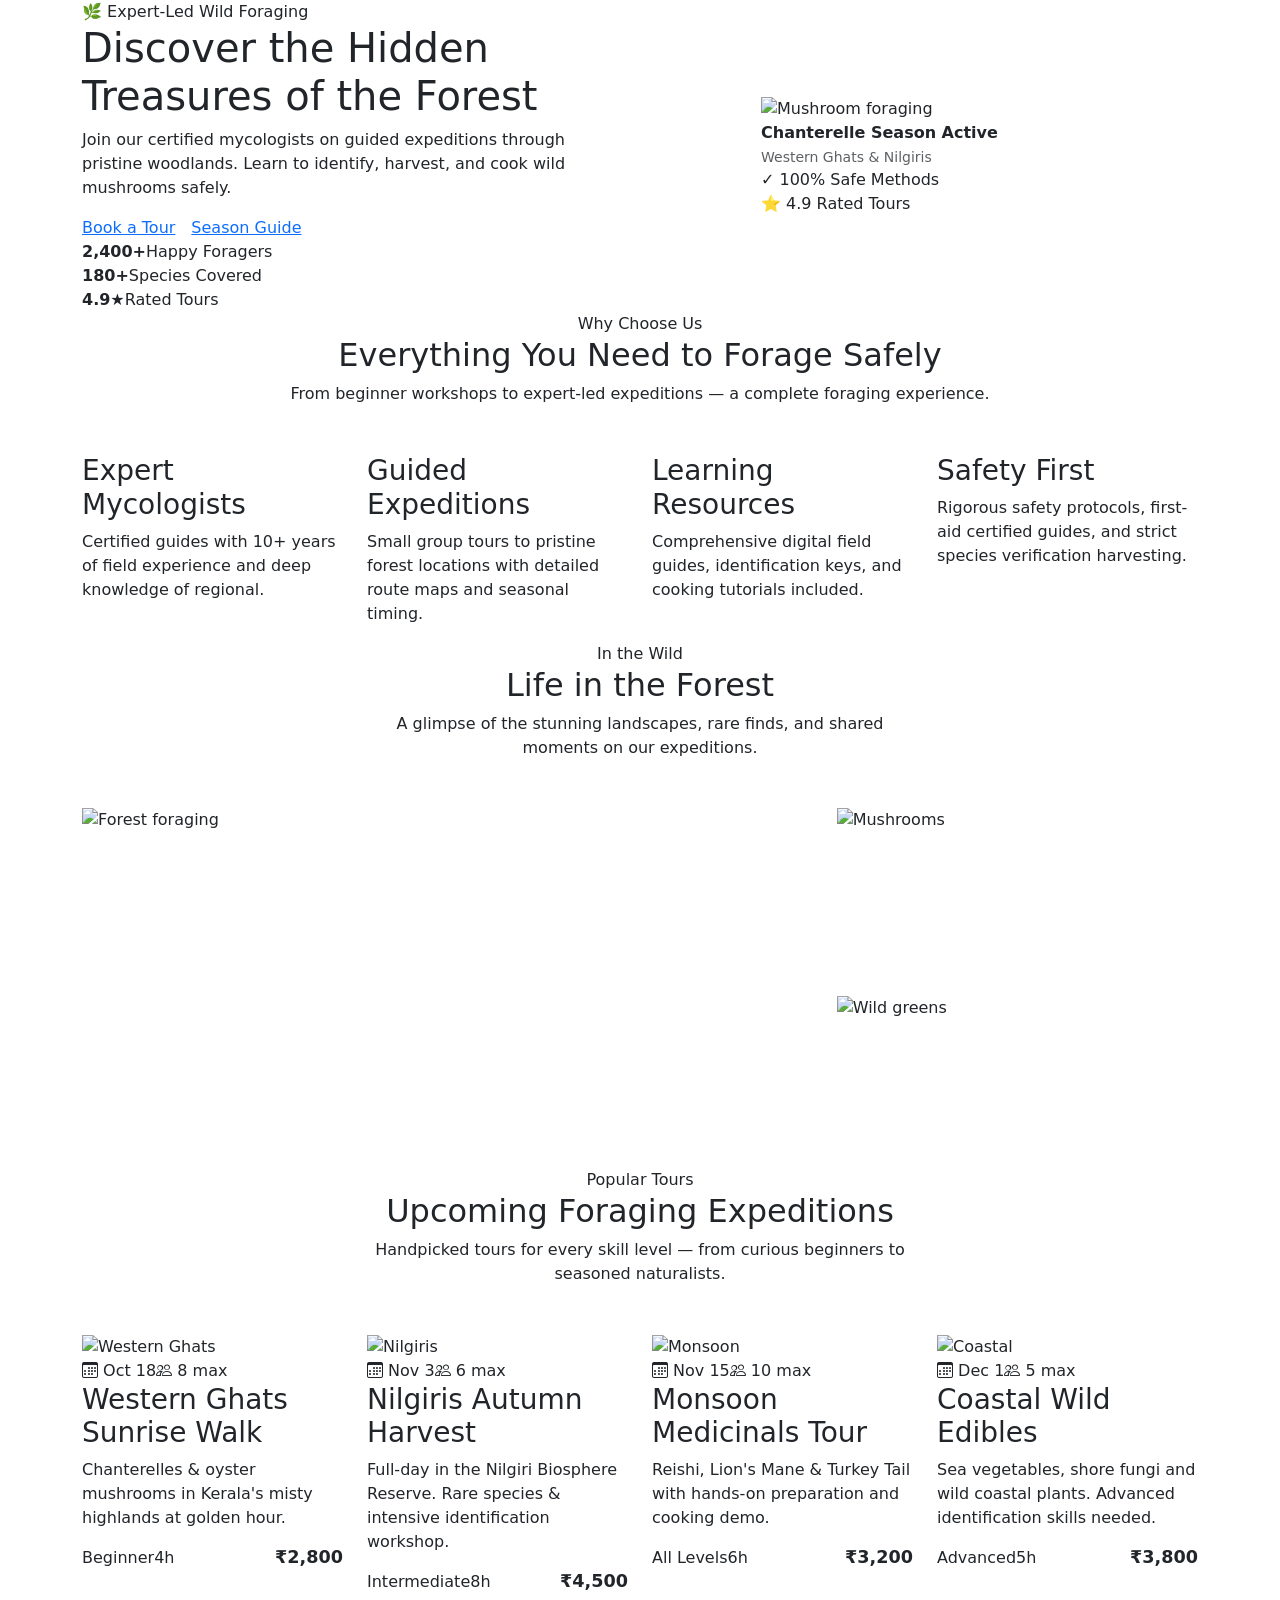
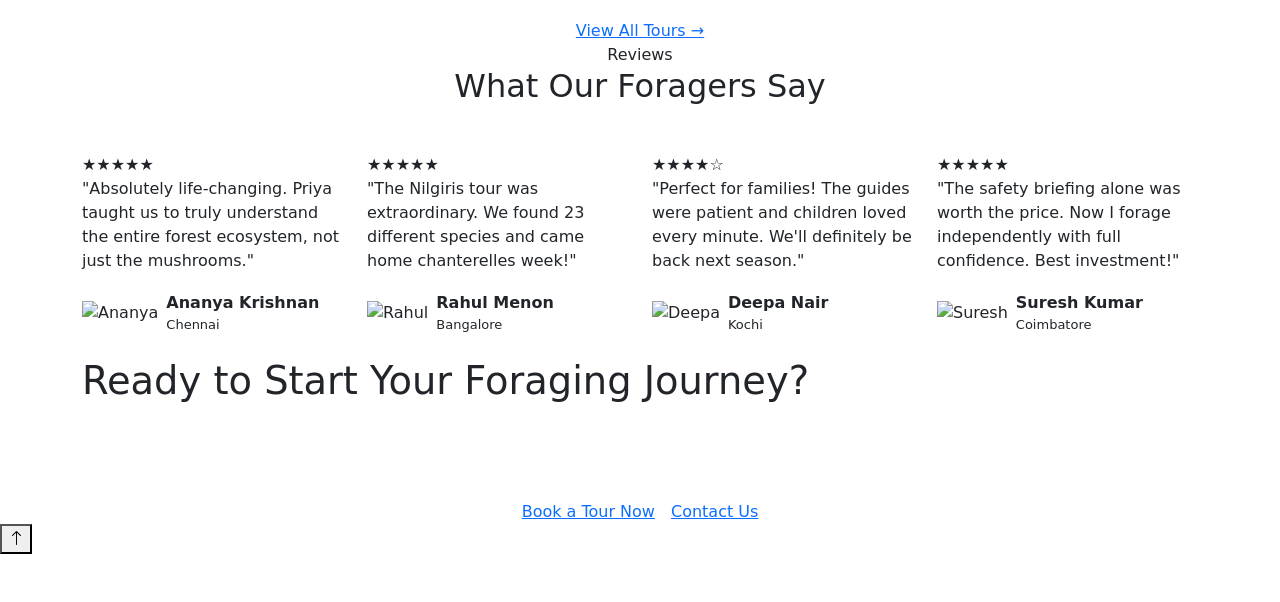
==== index.html @ d21924d7 "Add files via upload" ====
<!DOCTYPE html>
<html lang="en" data-theme="light" dir="ltr">
<head>
  <meta charset="UTF-8">
  <link rel="icon" type="image/png" href="images/logo.png">
  <meta name="viewport" content="width=device-width, initial-scale=1.0">
  <title>ForageWild — Mushroom & Wild Edible Tours</title>
  <link href="https://cdn.jsdelivr.net/npm/bootstrap@5.3.2/dist/css/bootstrap.min.css" rel="stylesheet">
  <link href="https://cdn.jsdelivr.net/npm/bootstrap-icons@1.11.3/font/bootstrap-icons.min.css" rel="stylesheet">
  <link rel="stylesheet" href="css/style.css">
</head>
<body data-page="home1">

  <div id="header-placeholder"></div>

  <!-- ═══════════ SECTION 1 — HERO ═══════════ -->
  <section class="hero">
    <div class="hero-bg" style="background-image:url('images/hero-bg.jpg');"></div>
    <div class="hero-ov"></div>
    <div class="container hero-c">
      <div class="row align-items-center g-5">
        <div class="col-lg-6">
          <div class="hero-badge">🌿 Expert-Led Wild Foraging</div>
          <h1 class="hero-title">Discover the Hidden <span>Treasures</span> of the Forest</h1>
          <p class="hero-desc">Join our certified mycologists on guided expeditions through pristine woodlands. Learn to identify, harvest, and cook wild mushrooms safely.</p>
          <div class="d-flex flex-wrap gap-3">
            <a class="btn-a" href="tours.html">Book a Tour</a>
            <a class="btn-o" href="season.html">Season Guide</a>
          </div>
          <div class="hero-stats">
            <div class="stat"><strong>2,400+</strong><span>Happy Foragers</span></div>
            <div class="stat"><strong>180+</strong><span>Species Covered</span></div>
            <div class="stat"><strong>4.9★</strong><span>Rated Tours</span></div>
          </div>
        </div>
        <div class="col-lg-5 offset-lg-1 hero-imgwrap" style="position:relative;">
          <div class="hero-imgcard">
            <img src="images/banner1.jpg" alt="Mushroom foraging">
            <div class="hero-imgcard-body">
              <p style="font-weight:600;margin-bottom:2px;">Chanterelle Season Active</p>
              <p style="font-size:14px;opacity:.72;margin:0;">Western Ghats & Nilgiris</p>
            </div>
          </div>
          <div class="float-badge fb1"><span style="color:var(--primary);">✓</span> 100% Safe Methods</div>
          <div class="float-badge fb2">⭐ 4.9 Rated Tours</div>
        </div>
      </div>
    </div>
  </section>

  <!-- ═══════════ SECTION 2 — WHY CHOOSE US (4 boxes) ═══════════ -->
  <section class="sec">
    <div class="container">
      <div class="text-center mb-5">
        <span class="pill">Why Choose Us</span>
        <h2>Everything You Need to Forage Safely</h2>
        <p class="ssub text-center" style="margin:0 auto;">From beginner workshops to expert-led expeditions — a complete foraging experience.</p>
      </div>
      <div class="row g-4">
        <div class="col-xl-3 col-md-6">
          <div class="fbox">
            
            <h3>Expert Mycologists</h3>
            <p style="color:var(--text2);margin-top:.5rem;">Certified guides with 10+ years of field experience and deep knowledge of regional.</p>
          </div>
        </div>
        <div class="col-xl-3 col-md-6">
          <div class="fbox">
            
            <h3>Guided Expeditions</h3>
            <p style="color:var(--text2);margin-top:.5rem;">Small group tours to pristine forest locations with detailed route maps and seasonal timing.</p>
          </div>
        </div>
        <div class="col-xl-3 col-md-6">
          <div class="fbox">
            
            <h3>Learning Resources</h3>
            <p style="color:var(--text2);margin-top:.5rem;">Comprehensive digital field guides, identification keys, and cooking tutorials included.</p>
          </div>
        </div>
        <div class="col-xl-3 col-md-6">
          <div class="fbox">
            
            <h3>Safety First</h3>
            <p style="color:var(--text2);margin-top:.5rem;">Rigorous safety protocols, first-aid certified guides, and strict species verification harvesting.</p>
          </div>
        </div>
      </div>
    </div>
  </section>

  <!-- ═══════════ SECTION 3 — IMAGE BANNER + STRIP ═══════════ -->
  <section class="sec sec-alt">
    <div class="container">
      <div class="text-center mb-5">
        <span class="pill">In the Wild</span>
        <h2>Life in the Forest</h2>
        <p style="color:var(--text3);max-width:500px;margin:0 auto;">A glimpse of the stunning landscapes, rare finds, and shared moments on our expeditions.</p>
      </div>
      <div class="row g-3">
        <div class="col-md-8">
          <img src="images/wild1.webp"
               class="img-cover img-h360" alt="Forest foraging">
        </div>
        <div class="col-md-4 d-flex flex-column gap-3">
          <img src="images/wild12.webp"
               class="img-cover" style="height:172px;" alt="Mushrooms">
          <img src="images/wild13.webp"
               class="img-cover" style="height:172px;" alt="Wild greens">
        </div>
      </div>
    </div>
  </section>

  <!-- ═══════════ SECTION 4 — FEATURED TOURS (4 cards) ═══════════ -->
  <section class="sec">
    <div class="container">
      <div class="text-center mb-5">
        <span class="pill">Popular Tours</span>
        <h2>Upcoming Foraging Expeditions</h2>
        <p style="color:var(--text3);max-width:540px;margin:0 auto;">Handpicked tours for every skill level — from curious beginners to seasoned naturalists.</p>
      </div>
      <div class="row g-4">
        <div class="col-xl-3 col-md-6">
          <div class="ccard">
            <img src="images/tours1.jpg" alt="Western Ghats">
            <div class="ccard-body">
              <div class="cmeta"><span><i class="bi bi-calendar3"></i> Oct 18</span><span><i class="bi bi-people"></i> 8 max</span></div>
              <h3 class="ctitle">Western Ghats Sunrise Walk</h3>
              <p style="color:var(--text2);margin-bottom:.9rem;">Chanterelles & oyster mushrooms in Kerala's misty highlands at golden hour.</p>
              <div class="d-flex align-items-center justify-content-between">
                <div><span class="tag tag-gr">Beginner</span><span class="tag">4h</span></div>
                <strong style="color:var(--primary);font-size:1.1rem;">₹2,800</strong>
              </div>
            </div>
          </div>
        </div>
        <div class="col-xl-3 col-md-6">
          <div class="ccard">
            <img src="images/tours12.webp" alt="Nilgiris">
            <div class="ccard-body">
              <div class="cmeta"><span><i class="bi bi-calendar3"></i> Nov 3</span><span><i class="bi bi-people"></i> 6 max</span></div>
              <h3 class="ctitle">Nilgiris Autumn Harvest</h3>
              <p style="color:var(--text2);margin-bottom:.9rem;">Full-day in the Nilgiri Biosphere Reserve. Rare species & intensive identification workshop.</p>
              <div class="d-flex align-items-center justify-content-between">
                <div><span class="tag tag-am">Intermediate</span><span class="tag">8h</span></div>
                <strong style="color:var(--primary);font-size:1.1rem;">₹4,500</strong>
              </div>
            </div>
          </div>
        </div>
        <div class="col-xl-3 col-md-6">
          <div class="ccard">
            <img src="images/tours13.webp" alt="Monsoon">
            <div class="ccard-body">
              <div class="cmeta"><span><i class="bi bi-calendar3"></i> Nov 15</span><span><i class="bi bi-people"></i> 10 max</span></div>
              <h3 class="ctitle">Monsoon Medicinals Tour</h3>
              <p style="color:var(--text2);margin-bottom:.9rem;">Reishi, Lion's Mane & Turkey Tail with hands-on preparation and cooking demo.</p>
              <div class="d-flex align-items-center justify-content-between">
                <div><span class="tag tag-gr">All Levels</span><span class="tag">6h</span></div>
                <strong style="color:var(--primary);font-size:1.1rem;">₹3,200</strong>
              </div>
            </div>
          </div>
        </div>
        <div class="col-xl-3 col-md-6">
          <div class="ccard">
            <img src="images/tours14.jpg" alt="Coastal">
            <div class="ccard-body">
              <div class="cmeta"><span><i class="bi bi-calendar3"></i> Dec 1</span><span><i class="bi bi-people"></i> 5 max</span></div>
              <h3 class="ctitle">Coastal Wild Edibles</h3>
              <p style="color:var(--text2);margin-bottom:.9rem;">Sea vegetables, shore fungi and wild coastal plants. Advanced identification skills needed.</p>
              <div class="d-flex align-items-center justify-content-between">
                <div><span class="tag tag-am">Advanced</span><span class="tag">5h</span></div>
                <strong style="color:var(--primary);font-size:1.1rem;">₹3,800</strong>
              </div>
            </div>
          </div>
        </div>
      </div>
      <div class="text-center mt-4"><a class="btn-g" href="tours.html">View All Tours →</a></div>
    </div>
  </section>

  <!-- ═══════════ SECTION 5 — TESTIMONIALS (4 cards) ═══════════ -->
  <section class="sec sec-alt">
    <div class="container">
      <div class="text-center mb-5">
        <span class="pill">Reviews</span>
        <h2>What Our Foragers Say</h2>
      </div>
      <div class="row g-4">
        <div class="col-xl-3 col-md-6">
          <div class="rcard">
            <div class="stars">★★★★★</div>
            <p style="color:var(--text2);margin-bottom:1.1rem;">"Absolutely life-changing. Priya taught us to truly understand the entire forest ecosystem, not just the mushrooms."</p>
            <div class="d-flex align-items-center gap-2">
              <img class="ravatar" src="images/testimonial-member1.jpg" alt="Ananya">
              <div><p style="font-weight:600;margin:0;">Ananya Krishnan</p><p style="font-size:13px;color:var(--text3);margin:0;">Chennai</p></div>
            </div>
          </div>
        </div>
        <div class="col-xl-3 col-md-6">
          <div class="rcard">
            <div class="stars">★★★★★</div>
            <p style="color:var(--text2);margin-bottom:1.1rem;">"The Nilgiris tour was extraordinary. We found 23 different species and came home chanterelles week!"</p>
            <div class="d-flex align-items-center gap-2">
              <img class="ravatar" src="images/testimonial-member2.jpg" alt="Rahul">
              <div><p style="font-weight:600;margin:0;">Rahul Menon</p><p style="font-size:13px;color:var(--text3);margin:0;">Bangalore</p></div>
            </div>
          </div>
        </div>
        <div class="col-xl-3 col-md-6">
          <div class="rcard">
            <div class="stars">★★★★☆</div>
            <p style="color:var(--text2);margin-bottom:1.1rem;">"Perfect for families! The guides were patient and children loved every minute. We'll definitely be back next season."</p>
            <div class="d-flex align-items-center gap-2">
              <img class="ravatar" src="images/testimonial-member3.jpg" alt="Deepa">
              <div><p style="font-weight:600;margin:0;">Deepa Nair</p><p style="font-size:13px;color:var(--text3);margin:0;">Kochi</p></div>
            </div>
          </div>
        </div>
        <div class="col-xl-3 col-md-6">
          <div class="rcard">
            <div class="stars">★★★★★</div>
            <p style="color:var(--text2);margin-bottom:1.1rem;">"The safety briefing alone was worth the price. Now I forage independently with full confidence. Best investment!"</p>
            <div class="d-flex align-items-center gap-2">
              <img class="ravatar" src="images/testimonial-member4.jpg" alt="Suresh">
              <div><p style="font-weight:600;margin:0;">Suresh Kumar</p><p style="font-size:13px;color:var(--text3);margin:0;">Coimbatore</p></div>
            </div>
          </div>
        </div>
      </div>
    </div>
  </section>

  <!-- ═══════════ SECTION 6 — CTA ═══════════ -->
  <section class="cta-sec">
    <img class="cta-bg" src="https://images.unsplash.com/photo-1511884642898-4c92249e20b6?w=1400&q=80" alt="">
    <div class="cta-ov"></div>
    <div class="container cta-c">
      <h2 style="font-size:clamp(1.7rem,3vw,2.5rem);margin-bottom:1rem;">Ready to Start Your Foraging Journey?</h2>
      <p style="color:rgba(255,255,255,.78);max-width:500px;margin:0 auto 2rem;">Join thousands of nature lovers who have discovered the ancient art of wild food gathering.</p>
      <div class="d-flex flex-wrap gap-3 justify-content-center">
        <a class="btn-a" href="tours.html">Book a Tour Now</a>
        <a class="btn-o" href="contact.html">Contact Us</a>
      </div>
    </div>
  </section>

  <div id="footer-placeholder"></div>

  <!-- Scroll to Top -->
  <button id="scrollTopBtn" title="Back to top" aria-label="Back to top">
    <i class="bi bi-arrow-up"></i>
  </button>

  <script src="https://cdn.jsdelivr.net/npm/bootstrap@5.3.2/dist/js/bootstrap.bundle.min.js"></script>
  <script src="js/main.js"></script>
  <script src="js/layout.js"></script>
</body>
</html>
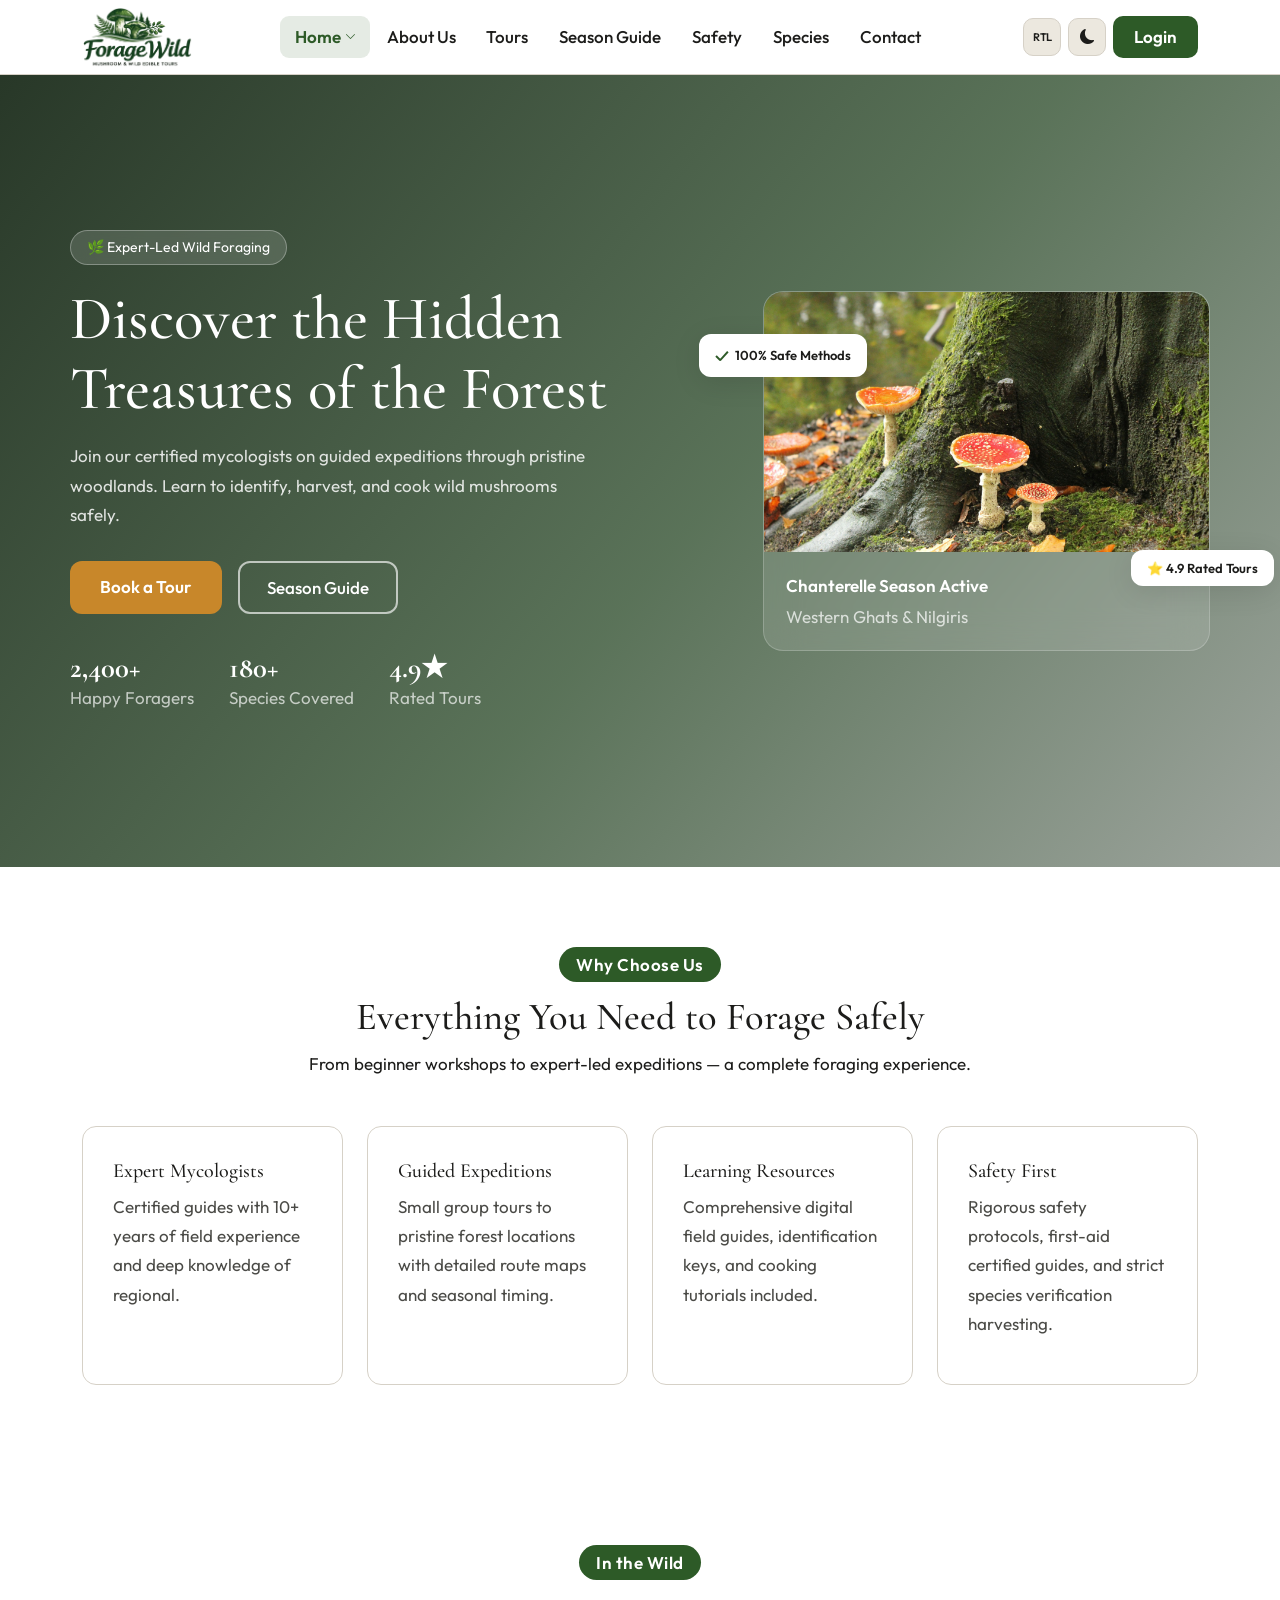
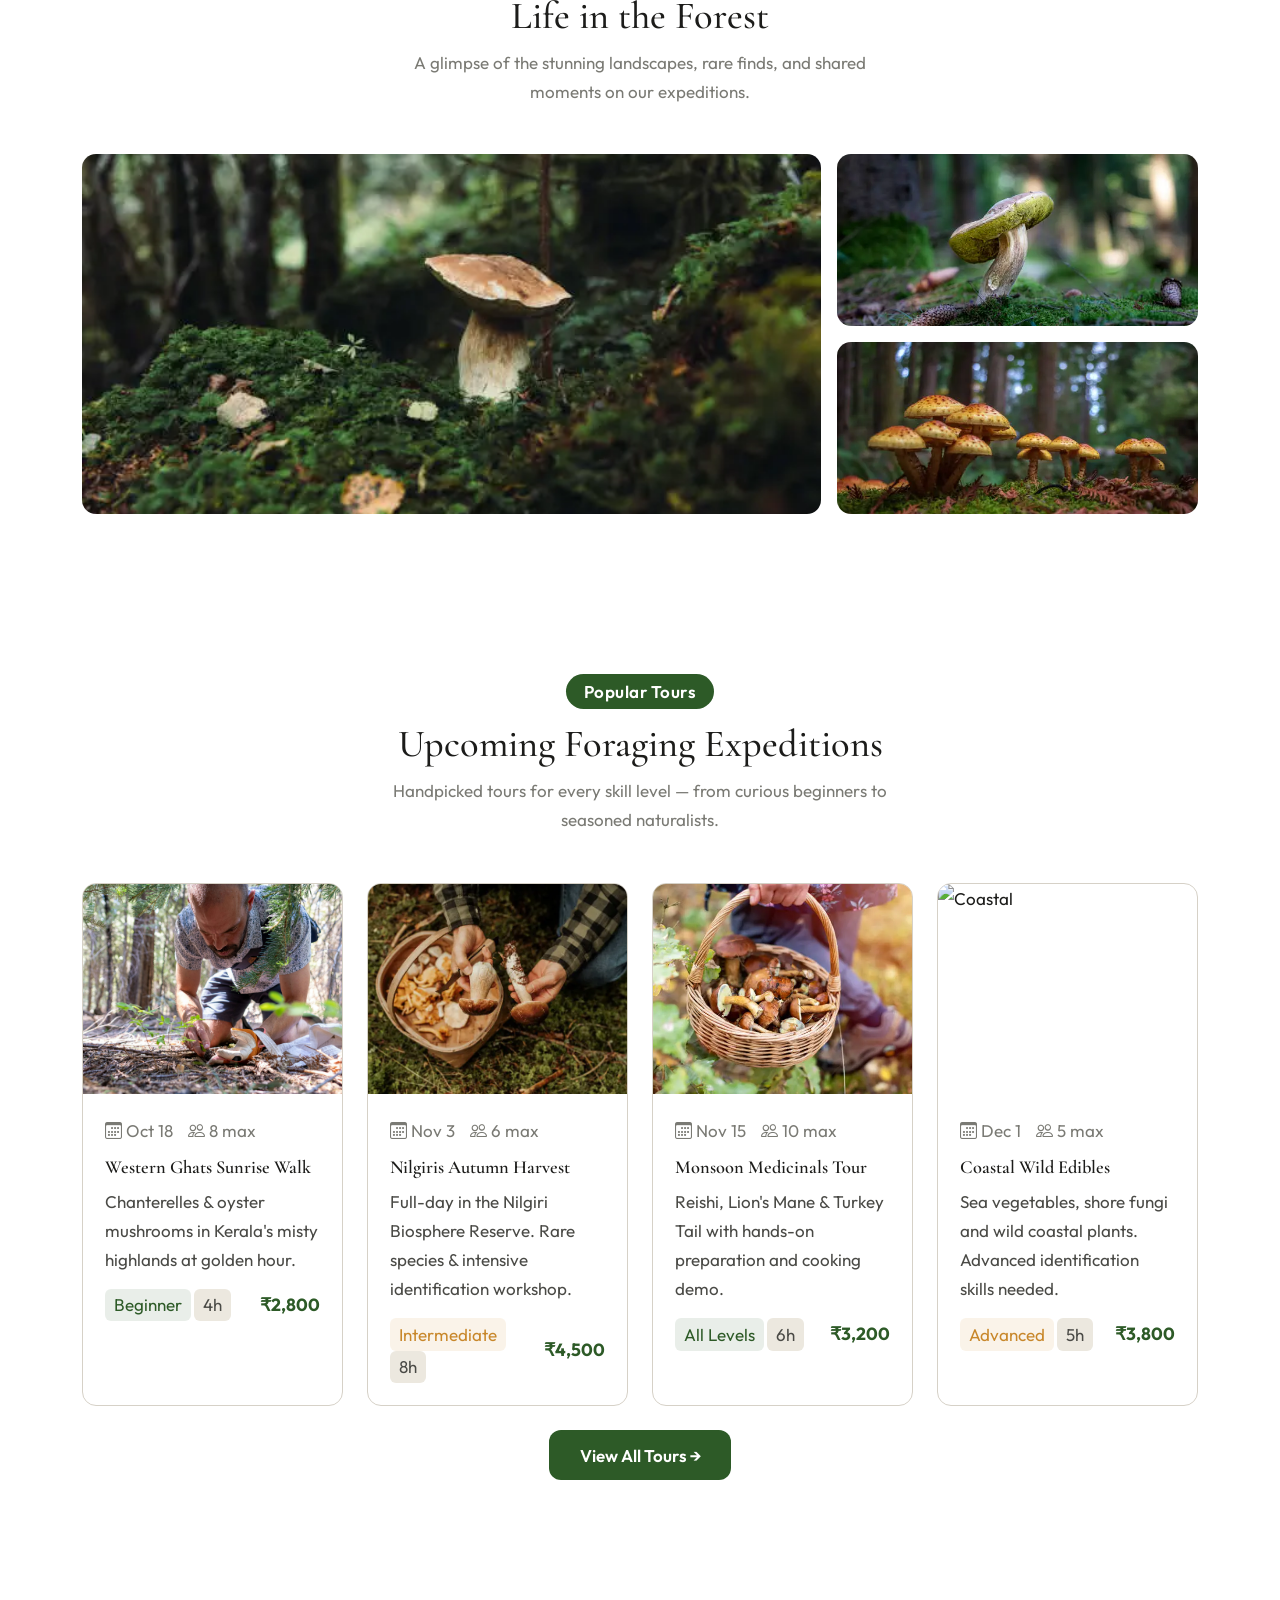
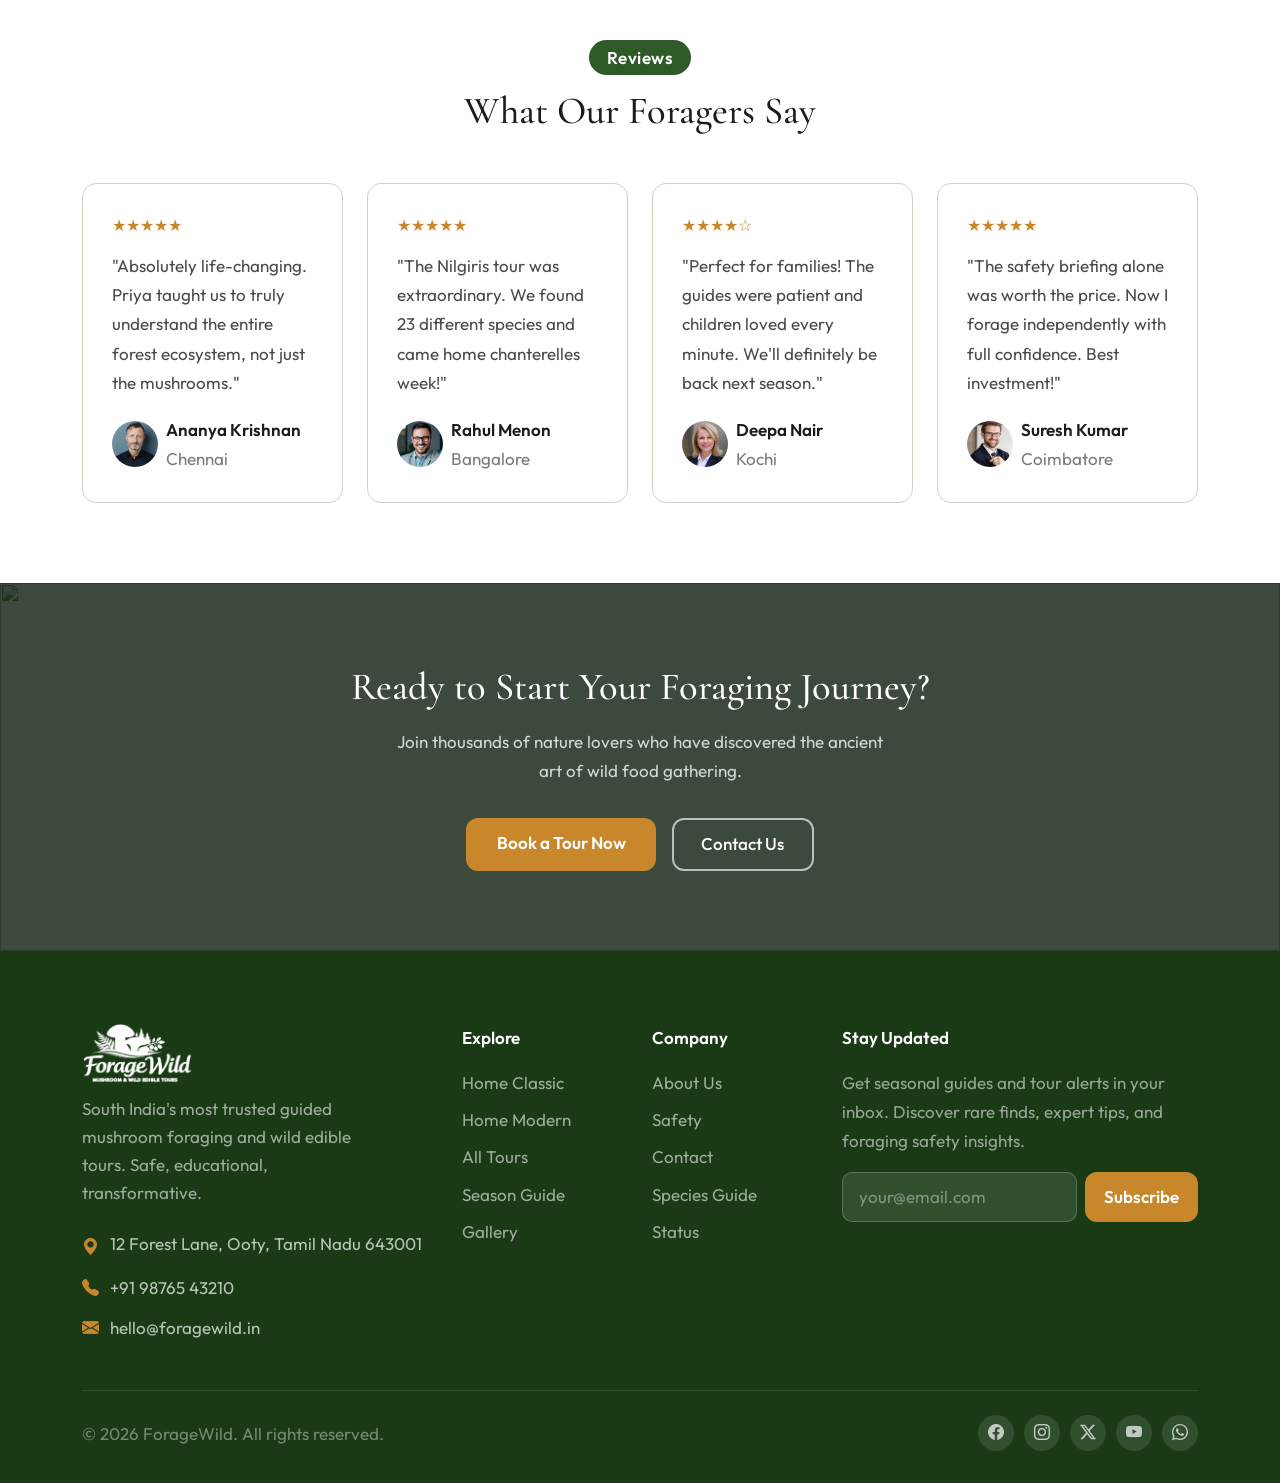
==== commit 5bf64cd6: "Update index.html" ====
--- a/index.html
+++ b/index.html
@@ -21,7 +21,7 @@
       <div class="row align-items-center g-5">
         <div class="col-lg-6">
           <div class="hero-badge">🌿 Expert-Led Wild Foraging</div>
-          <h1 class="hero-title">Discover the Hidden <span>Treasures</span> of the Forest</h1>
+          <h1 class="hero-title">Discover the Hidden Treasures of the Forest</h1>
           <p class="hero-desc">Join our certified mycologists on guided expeditions through pristine woodlands. Learn to identify, harvest, and cook wild mushrooms safely.</p>
           <div class="d-flex flex-wrap gap-3">
             <a class="btn-a" href="tours.html">Book a Tour</a>
--- a/css/style.css
+++ b/css/style.css
@@ -0,0 +1,872 @@
+/* ============================================================
+   ForageWild — Global Stylesheet
+   ============================================================ */
+
+/* ── Google Fonts ── */
+@import url('https://fonts.googleapis.com/css2?family=Cormorant+Garamond:wght@400;600;700&family=Outfit:wght@300;400;500;600&display=swap');
+
+/* ── CSS Variables ── */
+:root {
+  --primary:       #2d5a27;
+  --primary-l:     #4a8c42;
+  --primary-d:     #1a3a16;
+  --accent:        #c8872a;
+  --accent-l:      #e8a84a;
+  --bg:            #f5f2ec;
+  --bg2:           #ece8df;
+  --surface:       #ffffff;
+  --text:          #1c1c1a;
+  --text2:         #4a4a46;
+  --text3:         #7a7a74;
+  --border:        #d6d1c7;
+  --shadow-sm:     0 2px 12px rgba(0,0,0,.07);
+  --shadow:        0 6px 28px rgba(0,0,0,.10);
+  --shadow-lg:     0 16px 56px rgba(0,0,0,.14);
+  --radius:        14px;
+  --radius-lg:     20px;
+  --ff:            'Cormorant Garamond', serif;
+  --fb:            'Outfit', sans-serif;
+}
+
+[data-theme="dark"] {
+  --bg:        #0e170d;
+  --bg2:       #152013;
+  --surface:   #192518;
+  --text:      #eeebe5;
+  --text2:     #bcb8b0;
+  --text3:     #7a7a6a;
+  --border:    #2a3d28;
+  --shadow-sm: 0 2px 12px rgba(0,0,0,.25);
+  --shadow:    0 6px 28px rgba(0,0,0,.35);
+  --shadow-lg: 0 16px 56px rgba(0,0,0,.45);
+  --primary:   #2d5a27;
+  --primary-l: #7acc6e;
+  --primary-d: #3d8033;
+  --accent:    #e8a84a;
+}
+
+/* ── Reset & Base ── */
+*, *::before, *::after { box-sizing: border-box; margin: 0; padding: 0; }
+html { scroll-behavior: smooth; font-size: 16px; }
+body {
+  font-family: var(--fb);
+  color: var(--text);
+  font-size: 17px;
+  line-height: 1.72;
+  transition: background .3s, color .3s;
+  -webkit-font-smoothing: antialiased;
+}
+
+/* ── Typography scale ── */
+p, span, li, td, th, label, blockquote,
+input, textarea, select, option,
+.lead, .card-text { font-size: 17px !important; }
+
+h1 { font-family: var(--ff); font-size: clamp(2.2rem, 5vw, 3.8rem); line-height: 1.15; }
+h2 { font-family: var(--ff); font-size: clamp(1.6rem, 3vw, 2.4rem); line-height: 1.25; }
+h3 { font-family: var(--ff); font-size: 1.25rem; line-height: 1.3; }
+h4 { font-family: var(--fb); font-size: 1.05rem; font-weight: 600; }
+a { color: inherit; text-decoration: none; }
+
+img { max-width: 100%; display: block; }
+
+/* ── Utility ── */
+.sec          { padding: 5rem 0; }
+.sec-alt      {  }
+.text-primary-c { color: var(--primary) !important; }
+.text-accent  { color: var(--accent) !important; }
+
+.pill {
+  display: inline-block;
+  background: var(--primary);
+  color: #fff;
+  border-radius: 50px;
+  padding: .18rem 1.1rem;
+  font-size: 13px;
+  font-weight: 600;
+  letter-spacing: .5px;
+  margin-bottom: .7rem;
+}
+.pill-outline {
+  display: inline-block;
+  border: 1.5px solid var(--primary);
+  color: var(--primary);
+  border-radius: 50px;
+  padding: .15rem 1rem;
+  font-size: 13px;
+  font-weight: 600;
+  margin-bottom: .7rem;
+}
+
+/* ── BUTTONS ── */
+.btn-g {
+  background: var(--primary);
+  color: #fff !important;
+  border: none;
+  padding: .65rem 1.9rem;
+  border-radius: 12px;
+  font-size: 17px !important;
+  font-weight: 600;
+  cursor: pointer;
+  transition: all .22s;
+  display: inline-block;
+  font-family: var(--fb);
+}
+.btn-g:hover { background: var(--primary-d); transform: translateY(-2px); box-shadow: 0 6px 20px rgba(45,90,39,.3); }
+
+.btn-a {
+  background: var(--accent);
+  color: #fff !important;
+  border: none;
+  padding: .65rem 1.9rem;
+  border-radius: 12px;
+  font-size: 17px !important;
+  font-weight: 600;
+  cursor: pointer;
+  transition: all .22s;
+  display: inline-block;
+  font-family: var(--fb);
+}
+.btn-a:hover { background: var(--accent-l); transform: translateY(-2px); box-shadow: 0 6px 20px rgba(200,135,42,.3); }
+
+.btn-o {
+  background: transparent;
+  color: #fff;
+  border: 2px solid rgba(255,255,255,.65);
+  padding: .62rem 1.7rem;
+  border-radius: 12px;
+  font-size: 17px !important;
+  font-weight: 500;
+  cursor: pointer;
+  transition: all .22s;
+  display: inline-block;
+  font-family: var(--fb);
+}
+.btn-o:hover { background: rgba(255,255,255,.15); }
+
+.btn-ghost {
+  background: var(--bg2);
+  color: var(--text) !important;
+  border: 1px solid var(--border);
+  padding: .62rem 1.7rem;
+  border-radius: 12px;
+  font-size: 17px !important;
+  font-weight: 500;
+  cursor: pointer;
+  transition: all .22s;
+  display: inline-block;
+  font-family: var(--fb);
+}
+.btn-ghost:hover { background: var(--bg); box-shadow: var(--shadow-sm); }
+
+/* ── NAVBAR ── */
+.nbar {
+  background: var(--surface);
+  border-bottom: 1px solid var(--border);
+  position: sticky;
+  top: 0;
+  z-index: 1000;
+  transition: background .3s, border-color .3s;
+  padding: 5px 0px;
+}
+.nbar .container {
+  display: flex;
+  align-items: center;
+  justify-content: space-between;
+  height: 64px;
+  padding-top: 12px;
+  padding-bottom: 12px;
+  gap: 12px;
+  position: relative;
+}
+
+/* Brand */
+.nbrand {
+  font-family: var(--ff);
+  font-size: 1.5rem;
+  font-weight: 700;
+  color: var(--primary) !important;
+  display: flex;
+  align-items: center;
+  gap: 9px;
+  text-decoration: none;
+  white-space: nowrap;
+  flex-shrink: 0;
+}
+[dir=rtl] .nbrand { flex-direction: row-reverse; }
+.b-icon {
+  width: 36px; height: 36px;
+  border-radius: 50%;
+  background: var(--primary);
+  display: flex; align-items: center; justify-content: center;
+  color: #fff; font-size: 18px;
+  flex-shrink: 0;
+}
+
+/* Desktop Nav Links */
+.dnav {
+  display: flex;
+  align-items: center;
+  gap: 2px;
+  flex-wrap: nowrap;
+}
+.nl {
+  color: var(--text) !important;
+  font-size: 17px !important;
+  font-weight: 500;
+  padding: .42rem .9rem;
+  border-radius: 9px;
+  transition: all .2s;
+  cursor: pointer;
+  white-space: nowrap;
+  display: block;
+  text-decoration: none;
+  font-family: var(--fb);
+}
+.nl:hover  { color: var(--primary) !important; background: var(--bg2); }
+.nl.active { color: var(--primary) !important; background: rgba(45,90,39,.12); font-weight: 600; }
+
+/* Dropdown */
+.ddwrap { position: relative; }
+.nl-dd {
+  display: flex;
+  align-items: center;
+  gap: 4px;
+}
+.nl-dd i { font-size: 11px; transition: transform .2s; }
+.nl-dd.open i { transform: rotate(180deg); }
+.ddmenu {
+  position: absolute;
+  top: calc(100% + 6px);
+  left: 0;
+  background: var(--surface);
+  border: 1px solid var(--border);
+  border-radius: 13px;
+  padding: .45rem;
+  min-width: 175px;
+  box-shadow: var(--shadow);
+  display: none;
+  z-index: 1001;
+}
+[dir=rtl] .ddmenu { left: auto; right: 0; }
+.ddmenu.show { display: block; }
+.ddi {
+  color: var(--text) !important;
+  font-size: 17px !important;
+  padding: .46rem .9rem;
+  border-radius: 8px;
+  cursor: pointer;
+  display: flex;
+  align-items: center;
+  gap: 8px;
+  transition: background .18s;
+  font-family: var(--fb);
+}
+.ddi:hover { background: var(--bg2); color: var(--primary) !important; }
+.ddi.active { background: rgba(45,90,39,.1); color: var(--primary) !important; }
+
+/* Controls */
+.nctrl {
+  display: flex;
+  align-items: center;
+  gap: 7px;
+  flex-shrink: 0;
+}
+[dir=rtl] .nctrl { flex-direction: row-reverse; }
+
+.ibtn {
+  width: 38px; height: 38px;
+  border: 1px solid var(--border);
+  background: var(--bg2);
+  border-radius: 10px;
+  display: flex; align-items: center; justify-content: center;
+  cursor: pointer;
+  color: var(--text);
+  font-size: 15px;
+  transition: all .2s;
+  flex-shrink: 0;
+  font-family: var(--fb);
+  font-weight: 600;
+  font-size: 11px;
+  letter-spacing: -.2px;
+  white-space: nowrap;
+  padding: 0 10px;
+  min-width: 38px;
+}
+.ibtn:hover { background: var(--primary); color: #fff; border-color: var(--primary); }
+.ibtn i { font-size: 15px; }
+
+.btn-login {
+  background: var(--primary);
+  color: #fff !important;
+  border: none;
+  padding: .4rem 1.3rem;
+  border-radius: 10px;
+  font-size: 17px !important;
+  font-weight: 600;
+  cursor: pointer;
+  transition: all .2s;
+  font-family: var(--fb);
+  white-space: nowrap;
+}
+.btn-login:hover { background: var(--primary-d); box-shadow: 0 4px 14px rgba(45,90,39,.3); }
+
+/* Hamburger */
+.hbtn {
+  display: none;
+  width: 42px; height: 42px;
+  background: var(--bg2);
+  border: 1px solid var(--border);
+  border-radius: 10px;
+  align-items: center; justify-content: center;
+  cursor: pointer;
+  color: var(--text);
+  font-size: 21px;
+  flex-shrink: 0;
+}
+.hbtn:hover { background: var(--primary); color: #fff; border-color: var(--primary); }
+
+/* Mobile Menu */
+.mmenu {
+  display: none;
+  background: var(--surface);
+  border-top: 1px solid var(--border);
+  padding: 1rem;
+  position: absolute;
+  top: 64px;
+  left: 0; right: 0;
+  box-shadow: var(--shadow);
+  z-index: 999;
+  max-height: calc(100vh - 64px);
+  overflow-y: auto;
+}
+.mmenu.open { display: block; }
+
+.mmenu .nl {
+  display: block;
+  padding: .6rem 1rem;
+  border-radius: 9px;
+  margin-bottom: 2px;
+}
+.mob-dd .ddmenu {
+  position: static;
+  box-shadow: none;
+  border: none;
+  background: var(--bg2);
+  border-radius: 10px;
+  margin-top: 4px;
+  margin-bottom: 6px;
+  padding: .35rem;
+}
+.mctrl {
+  display: flex;
+  align-items: center;
+  gap: 8px;
+  padding: .9rem .4rem 0;
+  border-top: 1px solid var(--border);
+  margin-top: .6rem;
+  flex-wrap: wrap;
+}
+[dir=rtl] .mctrl { flex-direction: row-reverse; }
+
+/* ── PAGE HERO ── */
+.phero {
+  position: relative;
+  padding: 5rem 0;
+  overflow: hidden;
+}
+.phero-bg {
+  position: absolute;
+  inset: 0;
+  background-size: cover;
+  background-position: center;
+}
+.phero-ov {
+  position: absolute;
+  inset: 0;
+  background: linear-gradient(135deg, rgba(10,30,10,.82) 0%, rgba(25,60,22,.62) 100%);
+}
+.phero-c {
+  position: relative;
+  z-index: 2;
+  text-align: center;
+  color: #fff;
+}
+.phero-badge {
+  display: inline-block;
+  background: rgba(255,255,255,.15);
+  border: 1px solid rgba(255,255,255,.3);
+  color: #fff;
+  border-radius: 50px;
+  padding: .25rem 1rem;
+  font-size: 13px;
+  margin-bottom: 1rem;
+  backdrop-filter: blur(8px);
+}
+
+/* ── MAIN HERO (home) ── */
+.hero {
+  position: relative;
+  min-height: 88vh;
+  display: flex;
+  align-items: center;
+  overflow: hidden;
+}
+.hero-bg  { position: absolute; inset: 0; background-size: cover; background-position: center; }
+.hero-ov  { position: absolute; inset: 0; background: linear-gradient(130deg, rgba(10,28,10,.88) 0%, rgba(20,55,18,.7) 55%, rgba(10,28,10,.4) 100%); }
+.hero-c   { position: relative; z-index: 2; padding: 4rem 0; }
+.hero-badge {
+  display: inline-block;
+  background: rgba(255,255,255,.14);
+  border: 1px solid rgba(255,255,255,.3);
+  color: #fff;
+  border-radius: 50px;
+  padding: .28rem 1rem;
+  font-size: 14px;
+  margin-bottom: 1.2rem;
+  backdrop-filter: blur(10px);
+}
+.hero-title { color: #fff; margin-bottom: 1.1rem; }
+.hero-title span { color: var(--accent-l); }
+.hero-desc { font-size: 17px !important; color: rgba(255,255,255,.84); max-width: 520px; margin-bottom: 2rem; }
+.hero-stats { display: flex; gap: 2.2rem; margin-top: 2.5rem; flex-wrap: wrap; }
+.stat strong { font-family: var(--ff); font-size: 1.8rem; color: #fff; display: block; line-height: 1; }
+.stat span   { font-size: 14px; color: rgba(255,255,255,.68); }
+
+/* Hero float card */
+.hero-imgcard {
+  background: rgba(255,255,255,.12);
+  backdrop-filter: blur(18px);
+  border: 1px solid rgba(255,255,255,.2);
+  border-radius: 20px;
+  overflow: hidden;
+}
+.hero-imgcard img { width: 100%; height: 260px; object-fit: cover; }
+.hero-imgcard-body { padding: 1.2rem 1.4rem; color: #fff; }
+.float-badge {
+  position: absolute;
+  background: var(--surface);
+  color: var(--text);
+  border-radius: 12px;
+  padding: .45rem 1rem;
+  font-size: 13px;
+  font-weight: 600;
+  box-shadow: var(--shadow);
+  display: flex;
+  align-items: center;
+  gap: 6px;
+}
+.fb1 { top: 12%; left: -8%; }
+.fb2 { bottom: 18%; right: -8%; }
+[dir=rtl] .fb1 { left: auto; right: -8%; }
+[dir=rtl] .fb2 { right: auto; left: -8%; }
+
+/* ── CARDS ── */
+.ccard {
+  background: var(--surface);
+  border: 1px solid var(--border);
+  border-radius: var(--radius);
+  overflow: hidden;
+  transition: all .3s;
+  height: 100%;
+}
+.ccard:hover { transform: translateY(-7px); box-shadow: 0 18px 50px rgba(0,0,0,.13); }
+.ccard img   { width: 100%; height: 210px; object-fit: cover; transition: transform .4s; }
+.ccard:hover img { transform: scale(1.04); }
+.ccard-body  { padding: 1.4rem; }
+.ctitle      { font-family: var(--ff); font-size: 1.15rem; font-weight: 600; color: var(--text); margin-bottom: .4rem; }
+.cmeta       { font-size: 13px; color: var(--text3); margin-bottom: .7rem; display: flex; gap: .9rem; flex-wrap: wrap; }
+.cmeta span  { display: flex; align-items: center; gap: 4px; }
+
+/* Tags */
+.tag     { display: inline-block; background: var(--bg2); color: var(--text2); border-radius: 6px; padding: .1rem .55rem; font-size: 13px; margin-right: 3px; }
+.tag-gr  { background: rgba(45,90,39,.1); color: var(--primary); }
+.tag-am  { background: rgba(200,135,42,.1); color: var(--accent); }
+.tag-rd  { background: rgba(220,53,69,.1); color: #dc3545; }
+
+/* Badges */
+.mbadge    { display: inline-block; padding: .18rem .75rem; border-radius: 50px; font-size: 13px; font-weight: 600; margin-bottom: 1.5rem; }
+.mb-g      { background: rgba(45,90,39,.1); color: var(--primary); }
+.mb-a      { background: rgba(200,135,42,.1); color: var(--accent); }
+.mb-r      { background: rgba(220,53,69,.1); color: #dc3545; }
+.mb-b      { background: rgba(88,173,76,.1); color: #2d5a27; }
+
+/* ── FEATURE BOX ── */
+.fbox {
+  background: var(--surface);
+  border: 1px solid var(--border);
+  border-radius: var(--radius);
+  padding: 1.9rem;
+  transition: all .3s;
+  height: 100%;
+}
+.fbox:hover { box-shadow: var(--shadow); transform: translateY(-4px); }
+.ficon {
+  width: 54px; height: 54px;
+  border-radius: 14px;
+  display: flex; align-items: center; justify-content: center;
+  font-size: 1.5rem;
+  margin-bottom: 1.1rem;
+}
+.fi-g { background: rgba(45,90,39,.12); }
+.fi-a { background: rgba(200,135,42,.12); }
+.fi-b { background: rgba(30,100,180,.1); }
+.fi-r { background: rgba(180,50,50,.1); }
+
+/* ── GALLERY ── */
+.gal-grid {
+  display: grid;
+  grid-template-columns: repeat(auto-fill, minmax(220px, 1fr));
+  gap: 14px;
+}
+.gal-item {
+  border-radius: var(--radius);
+  overflow: hidden;
+  aspect-ratio: 1;
+  position: relative;
+  cursor: pointer;
+}
+.gal-item img { width: 100%; height: 100%; object-fit: cover; transition: transform .4s; }
+.gal-item:hover img { transform: scale(1.07); }
+.gal-ov {
+  position: absolute; inset: 0;
+  background: rgba(0,0,0,.52);
+  display: flex; align-items: flex-end;
+  padding: 1rem;
+  opacity: 0; transition: opacity .3s;
+}
+.gal-item:hover .gal-ov { opacity: 1; }
+.gal-ov span { color: #fff; font-size: 14px; font-weight: 500; }
+
+/* ── TIMELINE ── */
+.tline { position: relative; padding-left: 4rem; }
+.tline::before { content: ''; position: absolute; left: 30px; top: 0; bottom: 0; width: 2px; background: var(--border); }
+.titem { position: relative; margin-bottom: 2rem; }
+.tdot {
+  position: absolute; left: -3rem; top: 4px;
+  width: 28px; height: 28px; border-radius: 50%;
+  background: var(--primary);
+  display: flex; align-items: center; justify-content: center;
+  color: #fff; font-size: 12px; font-weight: 700;
+}
+[dir=rtl] .tline { padding-left: 0; padding-right: 4rem; }
+[dir=rtl] .tline::before { left: auto; right: 30px; }
+[dir=rtl] .tdot { left: auto; right: -3rem; }
+
+/* ── TEAM CARD ── */
+.tcard {
+  background: var(--surface);
+  border: 1px solid var(--border);
+  border-radius: var(--radius);
+  overflow: hidden;
+  text-align: center;
+  height: 100%;
+  transition: all .3s;
+}
+.tcard:hover { transform: translateY(-5px); box-shadow: var(--shadow); }
+.tcard img  { width: 100%; height: 220px; object-fit: cover; object-position: top; }
+.tcard-body { padding: 1.4rem; }
+
+/* ── TESTIMONIAL ── */
+.rcard {
+  background: var(--surface);
+  border: 1px solid var(--border);
+  border-radius: var(--radius);
+  padding: 1.8rem;
+  height: 100%;
+  transition: all .3s;
+}
+.rcard:hover { box-shadow: var(--shadow); transform: translateY(-3px); }
+.stars { color: var(--accent); font-size: 1rem; margin-bottom: .7rem; }
+.ravatar { width: 46px; height: 46px; border-radius: 50%; object-fit: cover; flex-shrink: 0; }
+
+/* ── SEASON CARD ── */
+.scard {
+  background: var(--surface);
+  border: 1px solid var(--border);
+  border-radius: var(--radius);
+  overflow: hidden;
+  height: 100%;
+  transition: all .3s;
+}
+.scard:hover { transform: translateY(-5px); box-shadow: var(--shadow); }
+.scard img  { width: 100%; height: 180px; object-fit: cover; }
+.scard-body { padding: 1.4rem; }
+
+/* ── SAFETY CARD ── */
+.sfcard {
+  background: var(--surface);
+  border: 1px solid var(--border);
+  border-radius: var(--radius);
+  overflow: hidden;
+  height: 100%;
+  transition: all .3s;
+}
+.sfcard:hover { box-shadow: var(--shadow); transform: translateY(-4px); }
+.sfcard img   { width: 100%; height: 155px; object-fit: cover; }
+.sfcard-body  { padding: 1.3rem; }
+.sb-r  { background: rgba(220,53,69,.1); color: #dc3545; border-radius: 50px; padding: .18rem .8rem; font-size: 13px; font-weight: 600; display: inline-block; margin-bottom: .6rem; }
+.sb-am { background: rgba(200,135,42,.1); color: var(--accent); border-radius: 50px; padding: .18rem .8rem; font-size: 13px; font-weight: 600; display: inline-block; margin-bottom: .6rem; }
+.sb-g  { background: rgba(45,90,39,.1); color: var(--primary); border-radius: 50px; padding: .18rem .8rem; font-size: 13px; font-weight: 600; display: inline-block; margin-bottom: .6rem; }
+.sb-b  { background: rgba(13,110,253,.1); color: #0d6efd; border-radius: 50px; padding: .18rem .8rem; font-size: 13px; font-weight: 600; display: inline-block; margin-bottom: .6rem; }
+
+/* ── ACCORDION ── */
+.aci { background: var(--surface); border: 1px solid var(--border); border-radius: 12px; margin-bottom: .65rem; overflow: hidden; }
+.ach { padding: 1.05rem 1.4rem; cursor: pointer; font-weight: 600; font-size: 17px !important; display: flex; align-items: center; justify-content: space-between; color: var(--text); transition: background .2s; gap: 1rem; }
+.ach:hover { background: var(--bg2); }
+.ach i { flex-shrink: 0; transition: transform .25s; }
+.ach.open i { transform: rotate(45deg); }
+.acb { padding: 0 1.4rem; max-height: 0; overflow: hidden; transition: max-height .35s ease, padding .3s; font-size: 17px !important; color: var(--text2); }
+.acb.open { max-height: 500px; padding: .75rem 1.4rem 1.2rem; }
+
+/* ── FORM INPUTS ── */
+.flabel { font-size: 17px !important; color: var(--text2); margin-bottom: .28rem; display: block; font-weight: 500; font-family: var(--fb); }
+.finput {
+  width: 100%;
+  background: var(--bg2);
+  border: 1.5px solid var(--border);
+  border-radius: 11px;
+  color: var(--text);
+  padding: .65rem 1rem;
+  font-size: 17px !important;
+  font-family: var(--fb);
+  transition: border .2s, box-shadow .2s;
+  margin-bottom: .95rem;
+  outline: none;
+  -webkit-appearance: none;
+}
+.finput:focus { border-color: var(--primary); box-shadow: 0 0 0 3px rgba(45,90,39,.12); }
+.finput::placeholder { color: var(--text3); }
+textarea.finput { resize: vertical; }
+select.finput {
+  appearance: none;
+  -webkit-appearance: none;
+  background-image: url("data:image/svg+xml,%3Csvg xmlns='http://www.w3.org/2000/svg' width='16' height='16' viewBox='0 0 16 16'%3E%3Cpath fill='%23888' d='M7.247 11.14L2.451 5.658C1.885 5.013 2.345 4 3.204 4h9.592a1 1 0 0 1 .753 1.659l-4.796 5.48a1 1 0 0 1-1.506 0z'/%3E%3C/svg%3E");
+  background-repeat: no-repeat;
+  background-position: right 1rem center;
+  padding-right: 2.8rem;
+  cursor: pointer;
+}
+
+.finput-wrap { position: relative; }
+.finput-wrap .finput { padding-right: 2.8rem; margin-bottom: 0; }
+.finput-eye {
+  position: absolute;
+  right: .9rem;
+  top: 50%;
+  transform: translateY(-50%);
+  cursor: pointer;
+  color: var(--text3);
+  font-size: 18px;
+  transition: color .2s;
+  line-height: 1;
+  background: none;
+  border: none;
+  padding: 0;
+  display: flex;
+  align-items: center;
+}
+.finput-eye:hover { color: var(--primary); }
+[dir=rtl] .finput-wrap .finput { padding-right: 1rem; padding-left: 2.8rem; }
+[dir=rtl] .finput-eye { right: auto; left: .9rem; }
+
+/* ── BOOKING / CONTACT FORM CARD ── */
+.bform {
+  background: var(--surface);
+  border: 1px solid var(--border);
+  border-radius: var(--radius-lg);
+  padding: 2.5rem;
+  box-shadow: var(--shadow);
+}
+.cinfo {
+  background: var(--surface);
+  border: 1px solid var(--border);
+  border-radius: var(--radius);
+  padding: 1.5rem;
+  display: flex;
+  gap: 1.1rem;
+  align-items: flex-start;
+  transition: all .25s;
+  margin-bottom: .9rem;
+}
+.cinfo:hover { box-shadow: var(--shadow-sm); }
+.cico {
+  width: 46px; height: 46px;
+  border-radius: 12px;
+  background: rgba(45,90,39,.1);
+  display: flex; align-items: center; justify-content: center;
+  font-size: 1.25rem; flex-shrink: 0;
+  color: var(--primary);
+}
+[dir=rtl] .cinfo {  text-align: right; }
+
+/* ── VALUE ROW ── */
+.vrow { display: flex; gap: 1rem; align-items: flex-start; margin-bottom: 1.5rem; }
+.vico { width: 44px; height: 44px; border-radius: 12px; background: rgba(45,90,39,.1); display: flex; align-items: center; justify-content: center; font-size: 1.2rem; flex-shrink: 0; }
+[dir=rtl] .vrow { text-align: right; }
+
+/* ── STATS STRIP ── */
+.stats-strip {
+  background: var(--primary-d);
+  padding: 2.8rem 0;
+}
+[data-theme=dark] .stats-strip { background: #080e07; }
+.stat-num { font-family: var(--ff); font-size: 3.2rem !important; color: #fff; font-weight: 700; margin: 0; line-height: 1.1; }
+.stat-lbl { color: rgba(255,255,255,.62); margin: .3rem 0 0; font-size: 1rem; }
+
+/* ── IMAGE HELPERS ── */
+.img-cover  { width: 100%; object-fit: cover; border-radius: var(--radius); display: block; }
+.img-h260   { height: 260px; }
+.img-h300   { height: 300px; }
+.img-h360   { height: 360px; }
+.img-h420   { height: 420px; }
+.img-h180   { height: 180px; }
+.img-thumb  { width: 64px; height: 64px; border-radius: 12px; object-fit: cover; }
+
+/* ── CTA SECTION ── */
+.cta-sec { position: relative; padding: 5rem 0; overflow: hidden; }
+.cta-sec .cta-bg { position: absolute; inset: 0; width: 100%; height: 100%; object-fit: cover; }
+.cta-sec .cta-ov { position: absolute; inset: 0; background: rgba(8,22,8,.78); }
+.cta-sec .cta-c  { position: relative; z-index: 2; text-align: center; color: #fff; }
+
+/* ── PROGRESS DIFF ── */
+.diff-bar  { height: 6px; background: var(--bg2); border-radius: 50px; overflow: hidden; margin-top: .5rem; }
+.diff-fill { height: 100%; border-radius: 50px; background: var(--primary); }
+
+/* ── FOOTER ── */
+.foot {
+  background: var(--primary-d);
+  color: rgba(255,255,255,.8);
+  padding: 4.5rem 0 2rem;
+}
+[data-theme=dark] .foot { background: #060d06; }
+.flogo  { font-family: var(--ff); font-size: 1.6rem; color: #fff; margin-bottom: .7rem; display: flex; align-items: center; gap: 8px; }
+[dir=rtl] .flogo { flex-direction: row-reverse; justify-content: flex-end; }
+.fdesc  { font-size: 17px !important; color: rgba(255,255,255,.58); max-width: 290px; line-height: 1.65; }
+[dir=rtl] .fdesc { text-align: right; }
+.ftitle { color: #fff; font-weight: 600; font-size: 17px !important; margin-bottom: 1rem; }
+[dir=rtl] .ftitle { text-align: right; }
+.flinks { list-style: none; padding-left: 0; margin: 0; }
+.flinks li { margin-bottom: .5rem; }
+[dir=rtl] .flinks { text-align: right; }
+.flinks a {
+  color: rgba(255,255,255,.58);
+  font-size: 17px !important;
+  text-decoration: none;
+  cursor: pointer;
+  transition: color .2s;
+  display: inline-flex;
+  align-items: center;
+  gap: 6px;
+}
+.flinks a:hover { color: var(--accent-l); }
+[dir=rtl] .flinks a { flex-direction: row-reverse; }
+.fbot {
+  border-top: 1px solid rgba(255,255,255,.1);
+  padding-top: 1.5rem;
+  margin-top: 3rem;
+  display: flex;
+  flex-wrap: wrap;
+  align-items: center;
+  justify-content: space-between;
+  gap: 1rem;
+}
+[dir=rtl] .fbot { flex-direction: row-reverse; }
+.fbot p { font-size: 14px; color: rgba(255,255,255,.4); margin: 0; }
+.social-icons { display: flex; gap: 10px; }
+[dir=rtl] .social-icons { flex-direction: row-reverse; }
+.sicon {
+  width: 36px; height: 36px;
+  border-radius: 50%;
+  background: rgba(255,255,255,.1);
+  display: flex; align-items: center; justify-content: center;
+  color: rgba(255,255,255,.7);
+  font-size: 16px;
+  transition: all .2s;
+}
+.sicon:hover { background: var(--accent); color: #fff; }
+.fnews-input {
+  flex: 1;
+  min-width: 170px;
+  background: rgba(255,255,255,.1);
+  border: 1px solid rgba(255,255,255,.2);
+  border-radius: 10px;
+  color: #fff;
+  padding: .6rem 1rem;
+  font-size: 17px;
+  font-family: var(--fb);
+  outline: none;
+}
+.fnews-input:focus { border-color: var(--accent); }
+.fnews-input::placeholder { color: rgba(255,255,255,.4); }
+[dir=rtl] .fnews-input { text-align: right; }
+
+/* ── RESPONSIVE ── */
+@media (max-width: 1024px) {
+  .dnav           { display: none !important; }
+  .hbtn           { display: flex !important; }
+  .nctrl .ibtn      { display: none !important; }
+  .nctrl .btn-login { display: none !important; }
+  .col-lg-5.offset-lg-1.hero-imgwrap {
+  margin: 0px !important;
+}
+}
+@media (min-width: 1025px) {
+  .hbtn  { display: none !important; }
+  .mmenu { display: none !important; }
+}
+@media (max-width: 768px) {
+  .hero   { min-height: auto; }
+  .fb1, .fb2 { display: none !important; }
+   .hero-imgcard
+   {
+      margin-top:20px !important; 
+   }
+  .hero-c { padding: 3rem 30px; }
+  .sec    { padding: 3.5rem 0; }
+  .bform  { padding: 1.7rem; }
+  .errcode { font-size: 5rem; }
+  .gal-grid { grid-template-columns: repeat(2, 1fr); }
+  .img-h420 { height: 280px; }
+  .col-lg-5.offset-lg-1.hero-imgwrap {
+  width: 80%;
+  display: block !important;
+}
+}
+@media (max-width: 480px) {
+  .hero-stats { gap: 1.2rem; }
+  .gal-grid { grid-template-columns: 1fr 1fr; }
+}
+.nbrand img {
+  width: 110px;
+}
+[data-theme="dark"] .nbrand img,[data-theme="dark"] .auth-logo img{
+  filter: brightness(0) invert(1);
+}
+
+/* ── Scroll To Top ── */
+#scrollTopBtn {
+  display: none;
+  position: fixed;
+  bottom: 32px;
+  right: 32px;
+  z-index: 9999;
+  width: 46px;
+  height: 46px;
+  border-radius: 50%;
+  border: none;
+  background: var(--primary);
+  color: #fff;
+  font-size: 20px;
+  cursor: pointer;
+  box-shadow: 0 4px 16px rgba(0,0,0,.25);
+  align-items: center;
+  justify-content: center;
+  opacity: 0;
+  transform: translateY(10px);
+  transition: opacity .3s, transform .3s, background .2s;
+}
+#scrollTopBtn:hover {
+  background: var(--primary-d);
+  transform: translateY(-2px) !important;
+}
